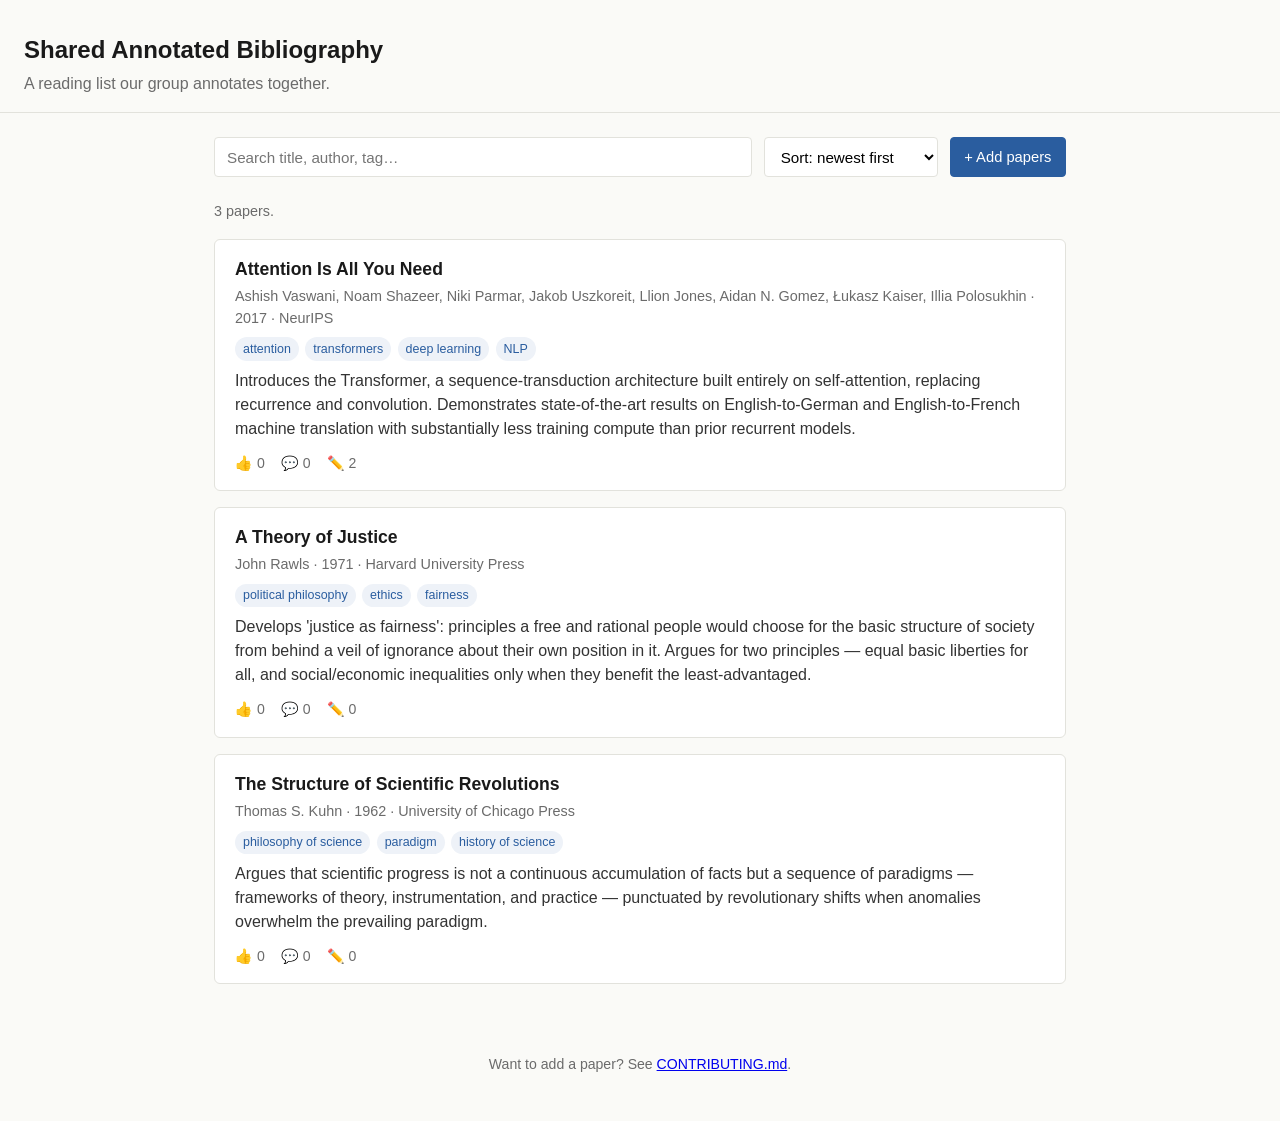
==== index.html @ 42fcf1e7 "Initial commit: walking skeleton + RIS import automation" ====
<!DOCTYPE html>
<html lang="en">
<head>
  <meta charset="UTF-8">
  <meta name="viewport" content="width=device-width, initial-scale=1.0">
  <title>Shared Annotated Bibliography</title>
  <link rel="stylesheet" href="css/styles.css">
</head>
<body>
  <header class="site-header">
    <h1>Shared Annotated Bibliography</h1>
    <p class="tagline">A reading list our group annotates together.</p>
  </header>

  <main>
    <section class="toolbar">
      <input type="search" id="search" placeholder="Search title, author, tag…" aria-label="Search papers">
      <select id="sort" aria-label="Sort papers">
        <option value="recent">Sort: newest first</option>
        <option value="upvotes">Sort: most upvoted</option>
        <option value="title">Sort: title A–Z</option>
      </select>
      <a class="btn-link" href="contribute.html">+ Add papers</a>
    </section>

    <div id="status" class="status" role="status"></div>
    <ul id="papers" class="paper-list"></ul>
  </main>

  <footer class="site-footer">
    <p>Want to add a paper? See <a href="CONTRIBUTING.md">CONTRIBUTING.md</a>.</p>
  </footer>

  <script src="js/github-api.js"></script>
  <script src="js/app.js"></script>
</body>
</html>
---- css/styles.css ----
:root {
  --bg: #fafaf7;
  --fg: #1a1a1a;
  --muted: #6b6b6b;
  --accent: #2a5d9f;
  --card: #ffffff;
  --border: #e2e2dc;
  --highlight: rgba(255, 230, 0, 0.4);
}

* { box-sizing: border-box; }

body {
  margin: 0;
  font-family: -apple-system, BlinkMacSystemFont, "Segoe UI", Helvetica, Arial, sans-serif;
  background: var(--bg);
  color: var(--fg);
  line-height: 1.5;
}

.site-header {
  padding: 2rem 1.5rem 1rem;
  border-bottom: 1px solid var(--border);
}

.site-header h1 {
  margin: 0 0 0.25rem;
  font-size: 1.5rem;
}

.tagline {
  margin: 0;
  color: var(--muted);
}

main {
  max-width: 900px;
  margin: 0 auto;
  padding: 1.5rem;
}

.toolbar {
  display: flex;
  gap: 0.75rem;
  margin-bottom: 1.5rem;
  flex-wrap: wrap;
}

.toolbar input,
.toolbar select {
  padding: 0.5rem 0.75rem;
  border: 1px solid var(--border);
  border-radius: 4px;
  background: var(--card);
  font-size: 0.95rem;
}

.toolbar input {
  flex: 1;
  min-width: 200px;
}

.btn-link {
  padding: 0.5rem 0.85rem;
  border: 1px solid var(--accent);
  border-radius: 4px;
  background: var(--accent);
  color: white;
  text-decoration: none;
  font-size: 0.92rem;
}
.btn-link:hover { background: #1f4a82; }

.status {
  color: var(--muted);
  margin-bottom: 1rem;
  font-size: 0.9rem;
}

.paper-list {
  list-style: none;
  margin: 0;
  padding: 0;
  display: flex;
  flex-direction: column;
  gap: 1rem;
}

.paper-card {
  background: var(--card);
  border: 1px solid var(--border);
  border-radius: 6px;
  padding: 1rem 1.25rem;
}

.paper-card h2 {
  margin: 0 0 0.25rem;
  font-size: 1.1rem;
}

.paper-card h2 a {
  color: var(--fg);
  text-decoration: none;
}

.paper-card h2 a:hover { color: var(--accent); }

.paper-meta {
  color: var(--muted);
  font-size: 0.9rem;
  margin: 0 0 0.5rem;
}

.paper-tags {
  display: flex;
  flex-wrap: wrap;
  gap: 0.4rem;
  margin: 0.5rem 0;
}

.tag {
  font-size: 0.78rem;
  background: #eef2f8;
  color: var(--accent);
  padding: 0.15rem 0.5rem;
  border-radius: 999px;
}

.paper-summary {
  margin: 0.5rem 0 0;
  color: #333;
}

.paper-footer {
  display: flex;
  gap: 1rem;
  margin-top: 0.75rem;
  font-size: 0.88rem;
  color: var(--muted);
  align-items: center;
}

.paper-footer .counts { display: flex; gap: 1rem; }

.site-footer {
  text-align: center;
  padding: 2rem 1rem;
  color: var(--muted);
  font-size: 0.88rem;
}

/* paper detail */
.paper-detail header { padding-bottom: 1rem; border-bottom: 1px solid var(--border); margin-bottom: 1.5rem; }
.paper-detail h1 { margin: 0 0 0.25rem; font-size: 1.4rem; }
.paper-detail .meta { color: var(--muted); margin: 0; }
.paper-detail .annotation { background: var(--card); border: 1px solid var(--border); border-radius: 6px; padding: 1rem 1.25rem; margin-bottom: 1.5rem; }
.paper-detail .annotation h3 { margin: 0 0 0.25rem; font-size: 0.85rem; text-transform: uppercase; letter-spacing: 0.04em; color: var(--muted); }
.paper-detail .annotation section + section { margin-top: 0.75rem; }

.actions { display: flex; gap: 0.75rem; margin: 1rem 0; flex-wrap: wrap; }
.actions a {
  display: inline-block;
  padding: 0.45rem 0.85rem;
  border: 1px solid var(--border);
  border-radius: 4px;
  background: var(--card);
  text-decoration: none;
  color: var(--fg);
  font-size: 0.9rem;
}
.actions a:hover { border-color: var(--accent); color: var(--accent); }

/* PDF viewer */
.pdf-wrap { background: #2b2b2b; padding: 1rem; border-radius: 6px; overflow: auto; max-height: 75vh; }
.pdf-page-wrap { position: relative; margin: 0 auto 1rem; box-shadow: 0 2px 12px rgba(0,0,0,0.4); }
.pdf-page-wrap canvas { display: block; }
.pdf-highlight {
  position: absolute;
  background: var(--highlight);
  cursor: pointer;
  border-bottom: 2px solid #e6a700;
  mix-blend-mode: multiply;
}
.pdf-highlight:hover { background: rgba(255, 200, 0, 0.55); }

.highlight-list { margin-top: 1.5rem; }
.highlight-list h3 { font-size: 1rem; }
.highlight-list ol { padding-left: 1.2rem; }
.highlight-list li { margin-bottom: 0.75rem; }
.highlight-list blockquote {
  margin: 0 0 0.25rem;
  padding-left: 0.75rem;
  border-left: 3px solid #e6a700;
  color: #333;
  font-style: italic;
}
.highlight-list .note { color: #333; font-size: 0.95rem; }
.highlight-list .by { color: var(--muted); font-size: 0.85rem; }

.comments h3 { font-size: 1rem; margin-top: 2rem; }
.comments ul { list-style: none; padding: 0; }
.comments li { background: var(--card); border: 1px solid var(--border); border-radius: 6px; padding: 0.75rem 1rem; margin-bottom: 0.5rem; }
.comments .by { color: var(--muted); font-size: 0.85rem; margin-bottom: 0.25rem; }
.comments .body { white-space: pre-wrap; }
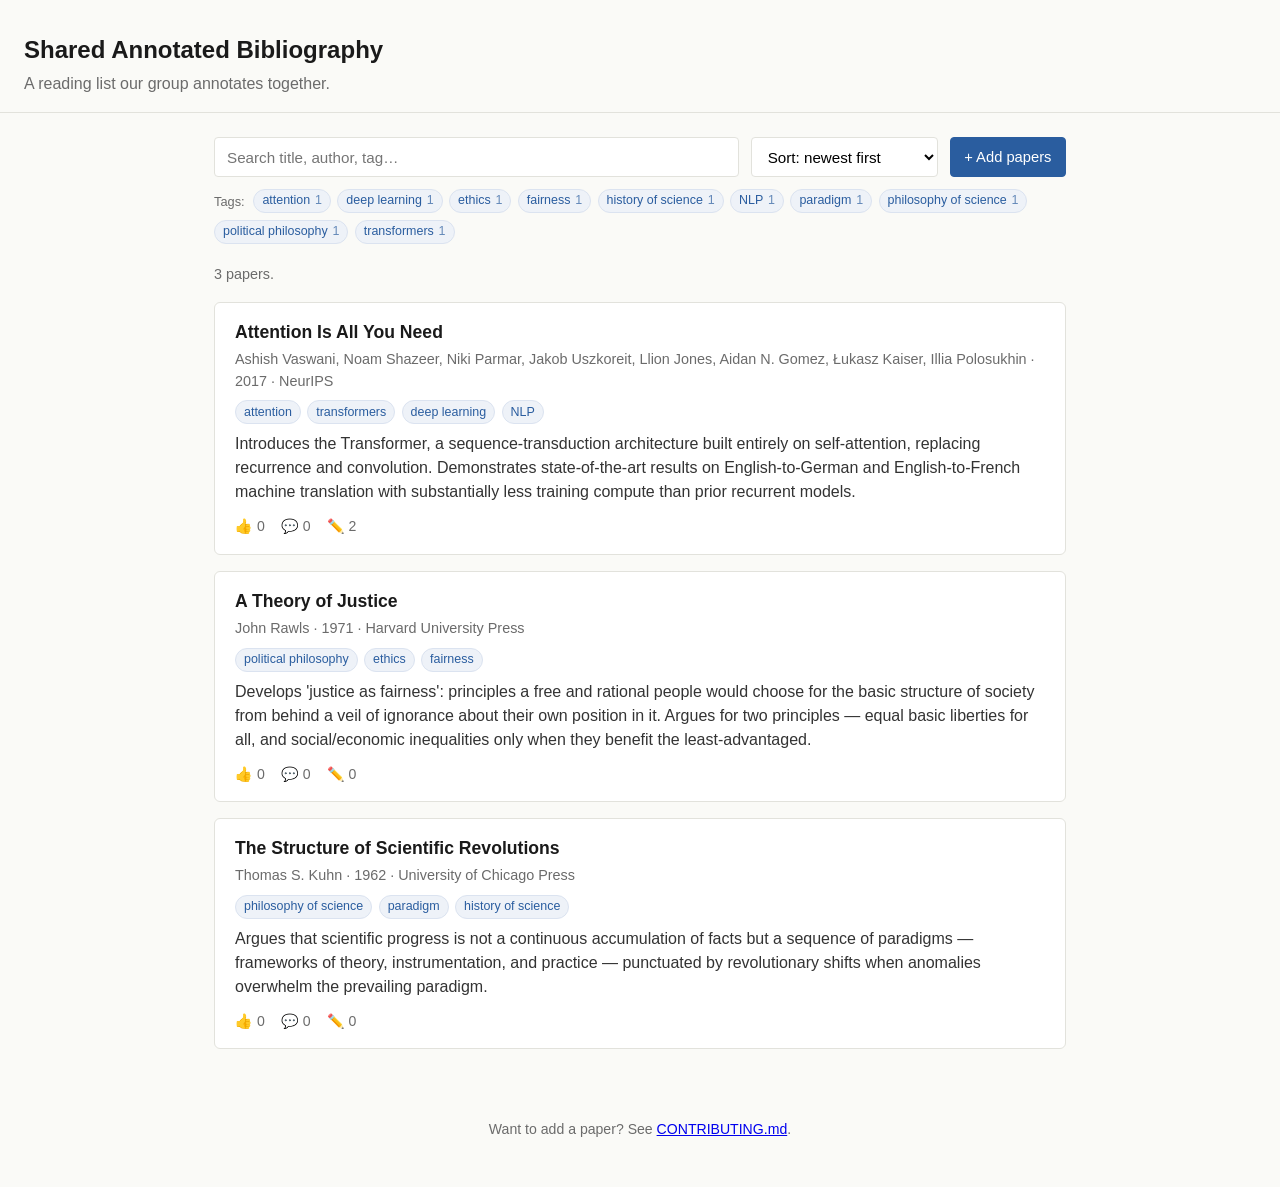
==== commit e785b28c: "Phase 2: first-class browsing — tag facet, more sorts, shareable URL - Add clickable tag filter bar " ====
--- a/index.html
+++ b/index.html
@@ -17,11 +17,15 @@
       <input type="search" id="search" placeholder="Search title, author, tag…" aria-label="Search papers">
       <select id="sort" aria-label="Sort papers">
         <option value="recent">Sort: newest first</option>
+        <option value="oldest">Sort: oldest first</option>
         <option value="upvotes">Sort: most upvoted</option>
+        <option value="comments">Sort: most discussed</option>
         <option value="title">Sort: title A–Z</option>
       </select>
       <a class="btn-link" href="contribute.html">+ Add papers</a>
     </section>
+
+    <nav id="tagbar" class="tagbar" aria-label="Filter by tag"></nav>
 
     <div id="status" class="status" role="status"></div>
     <ul id="papers" class="paper-list"></ul>
--- a/css/styles.css
+++ b/css/styles.css
@@ -125,6 +125,44 @@
   padding: 0.15rem 0.5rem;
   border-radius: 999px;
 }
+
+/* clickable tag chips (facet bar + cards) */
+button.tag {
+  border: 1px solid #dbe3f0;
+  cursor: pointer;
+  font-family: inherit;
+  line-height: 1.4;
+}
+button.tag:hover { background: #e1e9f5; }
+button.tag.active {
+  background: var(--accent);
+  color: #fff;
+  border-color: var(--accent);
+}
+.tag-count {
+  margin-left: 0.3rem;
+  opacity: 0.7;
+  font-variant-numeric: tabular-nums;
+}
+
+.tagbar {
+  display: flex;
+  flex-wrap: wrap;
+  gap: 0.4rem;
+  align-items: center;
+  margin: -0.75rem 0 1.25rem;
+}
+.tagbar-label { font-size: 0.8rem; color: var(--muted); margin-right: 0.15rem; }
+.tagbar-clear {
+  background: none;
+  border: none;
+  color: var(--muted);
+  cursor: pointer;
+  font-size: 0.8rem;
+  text-decoration: underline;
+  margin-left: 0.25rem;
+}
+.tagbar-clear:hover { color: var(--fg); }
 
 .paper-summary {
   margin: 0.5rem 0 0;
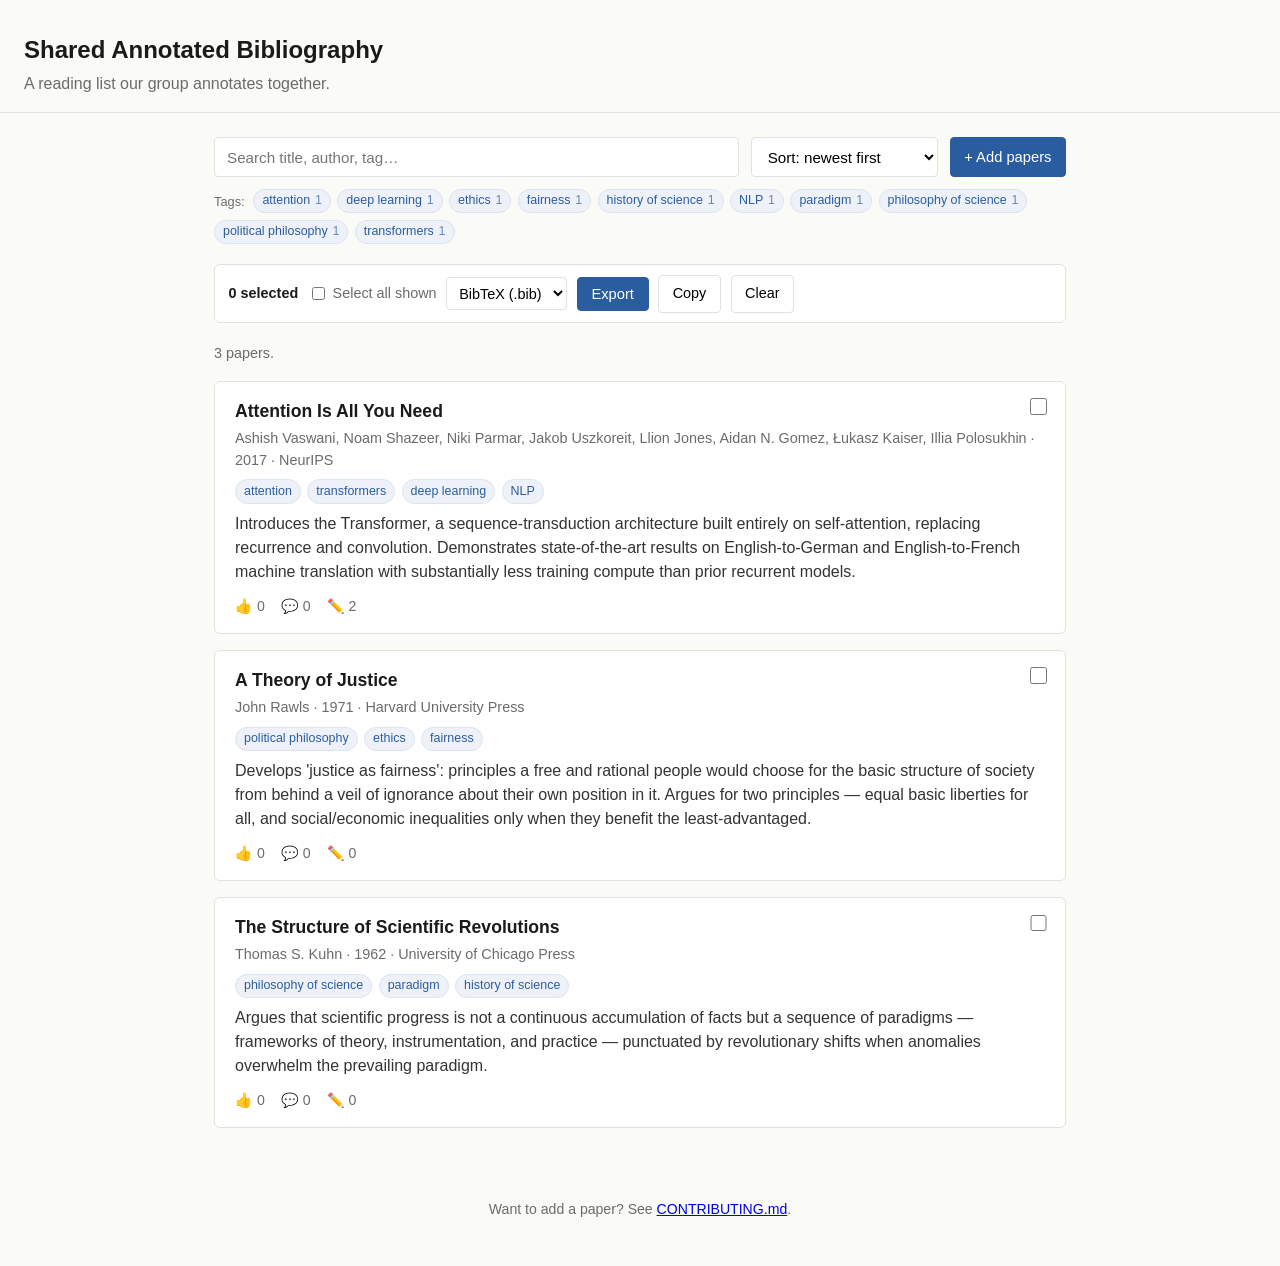
==== commit 29439942: "Phase 5 + 6: OpenAlex citation data and reference export Phase 5 (citations): - scripts/enrich-citat" ====
--- a/index.html
+++ b/index.html
@@ -20,12 +20,29 @@
         <option value="oldest">Sort: oldest first</option>
         <option value="upvotes">Sort: most upvoted</option>
         <option value="comments">Sort: most discussed</option>
+        <option value="citations">Sort: most cited</option>
         <option value="title">Sort: title A–Z</option>
       </select>
       <a class="btn-link" href="contribute.html">+ Add papers</a>
     </section>
 
     <nav id="tagbar" class="tagbar" aria-label="Filter by tag"></nav>
+
+    <div id="exportbar" class="exportbar" hidden>
+      <span id="export-count">0 selected</span>
+      <label class="select-all"><input type="checkbox" id="select-all"> Select all shown</label>
+      <select id="export-format" aria-label="Export format">
+        <option value="bibtex">BibTeX (.bib)</option>
+        <option value="ris">RIS (.ris)</option>
+        <option value="apa">APA</option>
+        <option value="mla">MLA</option>
+        <option value="chicago">Chicago</option>
+        <option value="markdown">Markdown</option>
+      </select>
+      <button id="export-download" class="btn-link" type="button">Export</button>
+      <button id="export-copy" class="btn" type="button">Copy</button>
+      <button id="export-clear" class="btn" type="button">Clear</button>
+    </div>
 
     <div id="status" class="status" role="status"></div>
     <ul id="papers" class="paper-list"></ul>
@@ -36,6 +53,7 @@
   </footer>
 
   <script src="js/github-api.js"></script>
+  <script src="js/export.js"></script>
   <script src="js/app.js"></script>
 </body>
 </html>
--- a/css/styles.css
+++ b/css/styles.css
@@ -91,7 +91,48 @@
   border: 1px solid var(--border);
   border-radius: 6px;
   padding: 1rem 1.25rem;
-}
+  position: relative;
+}
+
+.select-box {
+  position: absolute;
+  top: 0.85rem;
+  right: 0.95rem;
+  cursor: pointer;
+}
+.select-box input { width: 1.05rem; height: 1.05rem; cursor: pointer; }
+.paper-card h2 { padding-right: 1.75rem; }
+
+/* generic button (shared with contribute page styling) */
+.btn {
+  padding: 0.45rem 0.85rem;
+  border: 1px solid var(--border);
+  border-radius: 4px;
+  background: var(--card);
+  cursor: pointer;
+  font: inherit;
+  font-size: 0.9rem;
+}
+.btn:hover { border-color: var(--accent); }
+
+.exportbar {
+  display: flex;
+  flex-wrap: wrap;
+  align-items: center;
+  gap: 0.6rem;
+  background: var(--card);
+  border: 1px solid var(--border);
+  border-radius: 6px;
+  padding: 0.6rem 0.85rem;
+  margin-bottom: 1.25rem;
+  font-size: 0.9rem;
+}
+.exportbar #export-count { font-weight: 600; }
+.exportbar .select-all { color: var(--muted); display: inline-flex; align-items: center; gap: 0.3rem; }
+.exportbar select { padding: 0.4rem 0.5rem; border: 1px solid var(--border); border-radius: 4px; font: inherit; background: #fff; }
+.exportbar .btn-link { cursor: pointer; border: 1px solid var(--accent); }
+.cite-line { margin: 0.25rem 0 0; }
+.cite-line .cite-src { color: var(--muted); }
 
 .paper-card h2 {
   margin: 0 0 0.25rem;
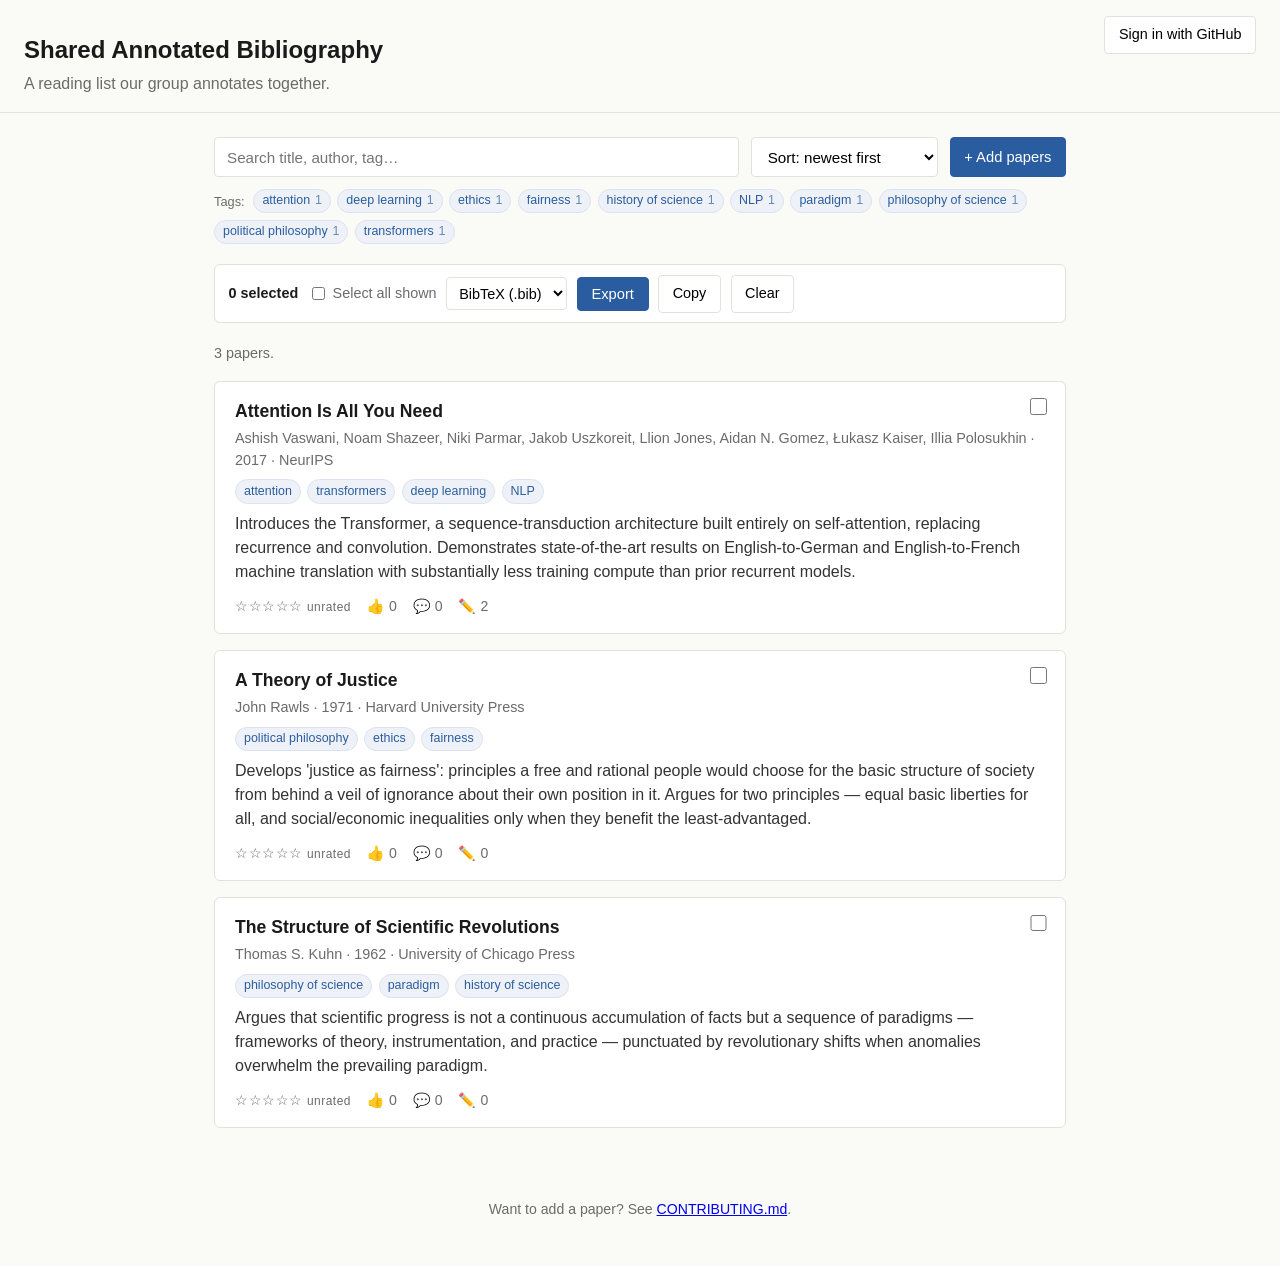
==== commit 5b701e5c: "Phase 3 front-end: star ratings + GitHub sign-in" ====
--- a/index.html
+++ b/index.html
@@ -8,6 +8,7 @@
 </head>
 <body>
   <header class="site-header">
+    <div id="account" class="account"></div>
     <h1>Shared Annotated Bibliography</h1>
     <p class="tagline">A reading list our group annotates together.</p>
   </header>
@@ -21,6 +22,7 @@
         <option value="upvotes">Sort: most upvoted</option>
         <option value="comments">Sort: most discussed</option>
         <option value="citations">Sort: most cited</option>
+        <option value="rated">Sort: highest rated</option>
         <option value="title">Sort: title A–Z</option>
       </select>
       <a class="btn-link" href="contribute.html">+ Add papers</a>
@@ -53,6 +55,7 @@
   </footer>
 
   <script src="js/github-api.js"></script>
+  <script src="js/ratings.js"></script>
   <script src="js/export.js"></script>
   <script src="js/app.js"></script>
 </body>
--- a/css/styles.css
+++ b/css/styles.css
@@ -281,3 +281,48 @@
 .comments li { background: var(--card); border: 1px solid var(--border); border-radius: 6px; padding: 0.75rem 1rem; margin-bottom: 0.5rem; }
 .comments .by { color: var(--muted); font-size: 0.85rem; margin-bottom: 0.25rem; }
 .comments .body { white-space: pre-wrap; }
+
+/* --- ratings + account (Phase 3) ------------------------------------------ */
+
+.site-header { position: relative; }
+
+.account {
+  position: absolute;
+  top: 1rem;
+  right: 1.5rem;
+  display: flex;
+  align-items: center;
+  gap: 0.5rem;
+  font-size: 0.9rem;
+}
+.account .account-user { color: var(--muted); }
+
+/* read-only star line on cards / detail */
+.stars {
+  color: #e6a700;
+  letter-spacing: 0.5px;
+  white-space: nowrap;
+}
+.stars.stars-empty { color: var(--muted); }
+.stars .rating-meta { color: var(--muted); font-size: 0.85em; }
+
+/* interactive star input on the detail page */
+.rating-block { margin: 1rem 0 1.5rem; }
+.rating-area { margin-top: 0.25rem; }
+.rating-mine { display: flex; align-items: center; gap: 0.6rem; }
+.rating-label { color: var(--muted); }
+.rating-avg { margin: 0.4rem 0 0; }
+.rating-msg { margin: 0.25rem 0 0; color: var(--muted); min-height: 1.2em; }
+
+.star-input { display: inline-flex; }
+.star-btn {
+  background: none;
+  border: none;
+  cursor: pointer;
+  font-size: 1.5rem;
+  line-height: 1;
+  padding: 0 1px;
+  color: #cbb35f;
+}
+.star-btn.on { color: #e6a700; }
+.star-btn:hover { color: #e6a700; }
